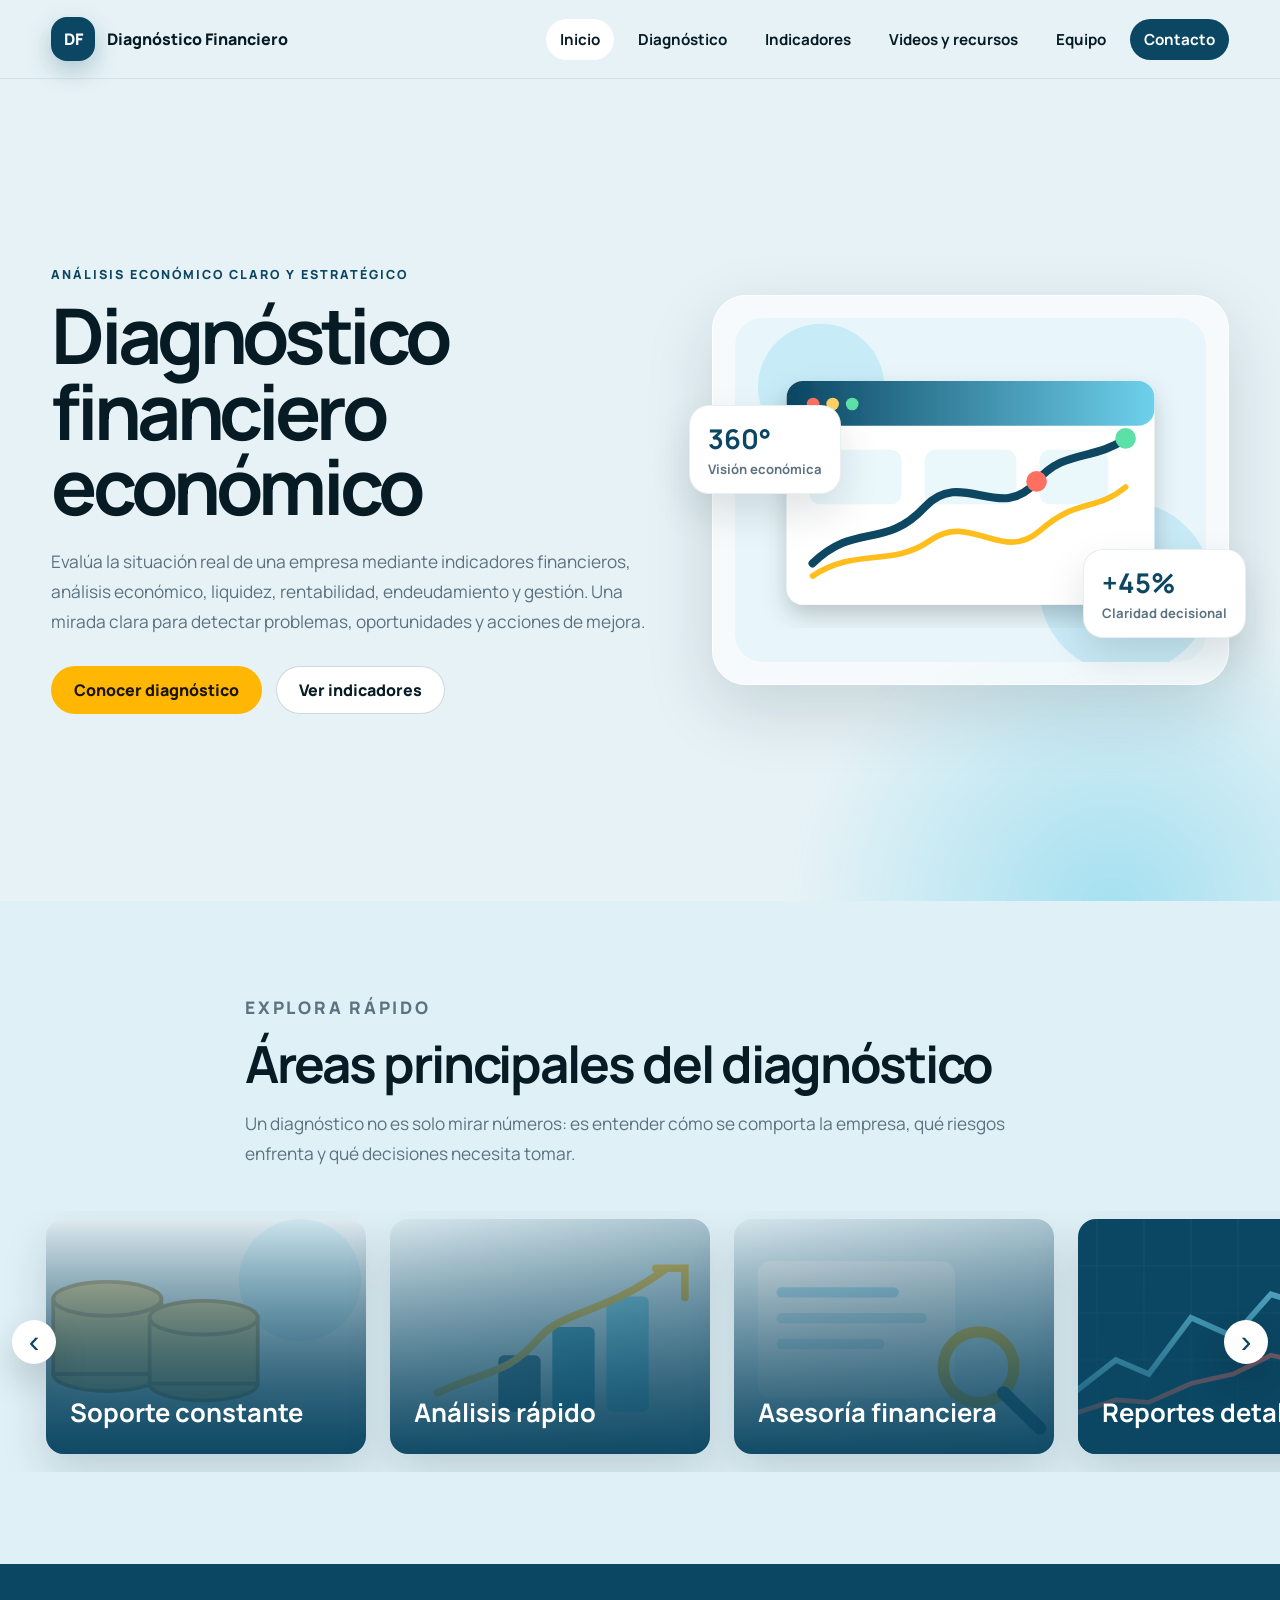
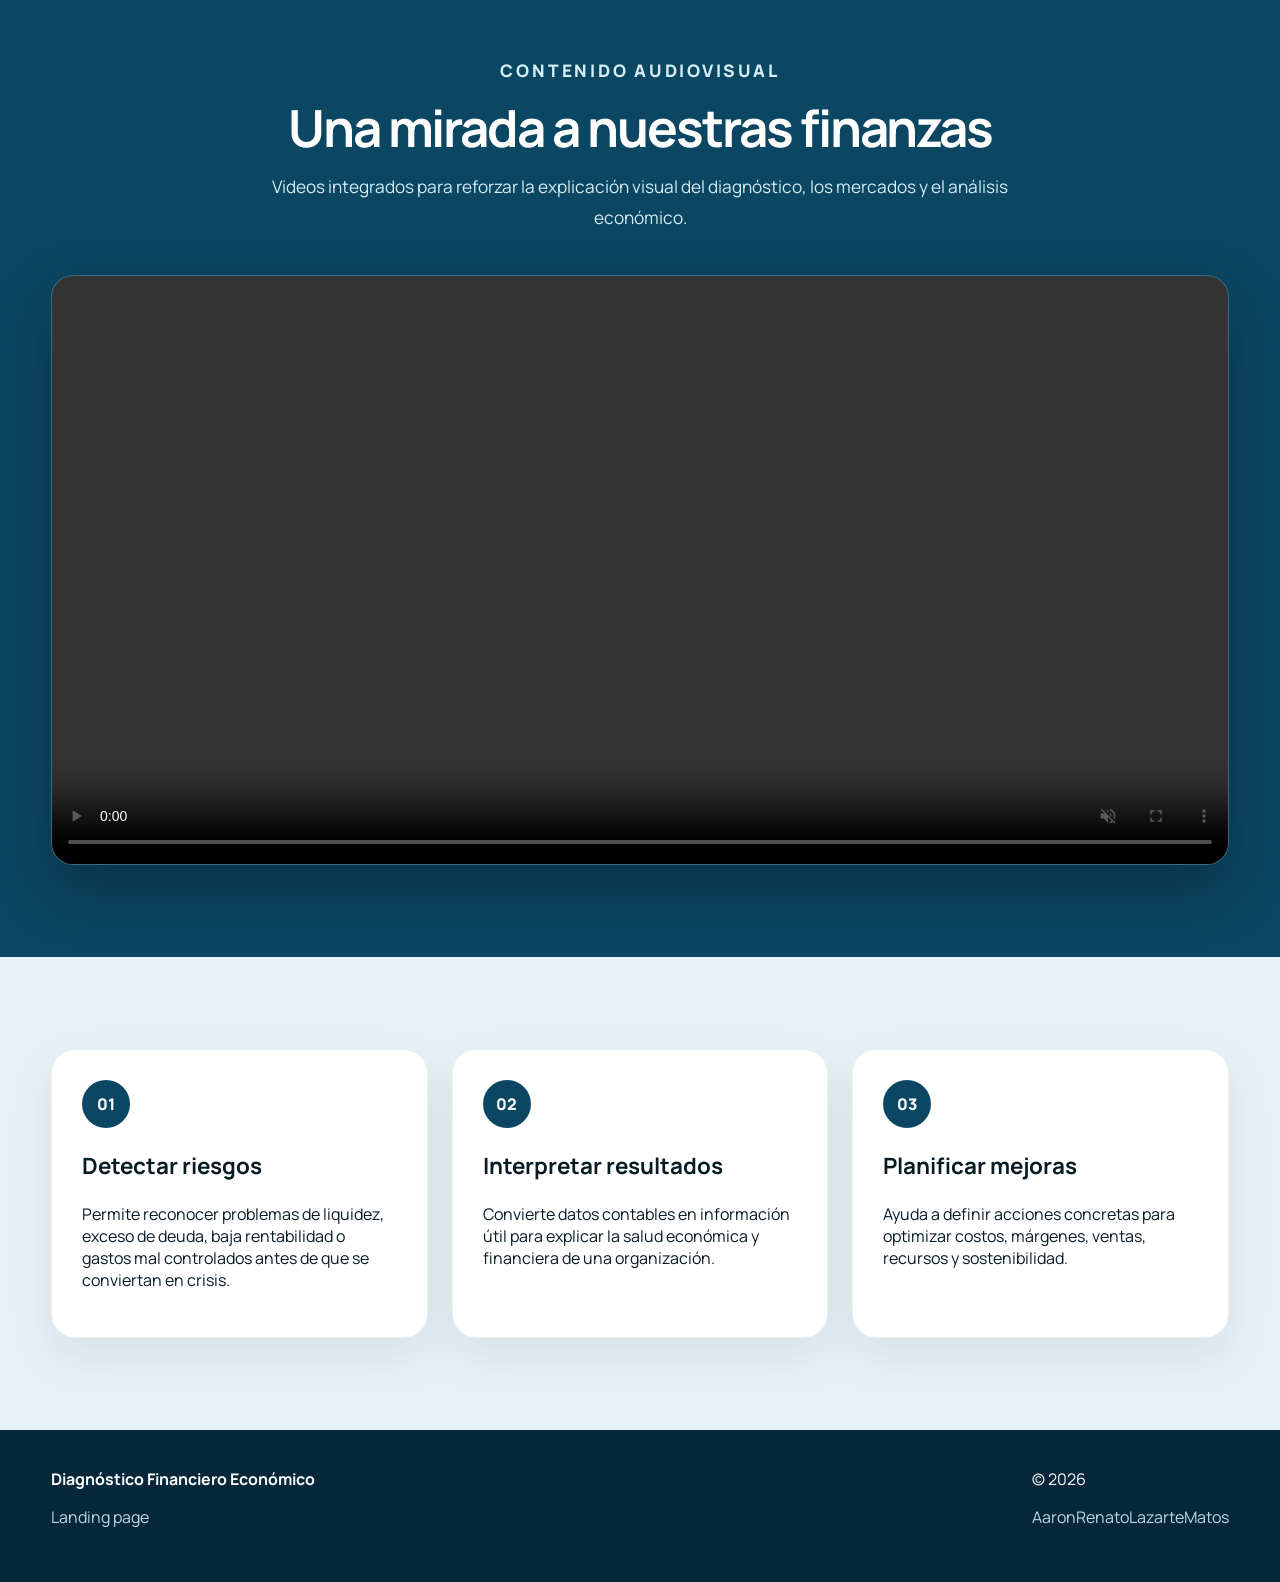
==== index.html @ 976401bb "first commit" ====
<!DOCTYPE html>
<html lang="es">

<head>
  <meta charset="UTF-8">
  <meta name="viewport" content="width=device-width, initial-scale=1.0">
  <meta name="description" content="Landing page informativa sobre diagnóstico financiero económico.">
  <title>Inicio | Diagnóstico Financiero Económico</title>
  <link rel="preconnect" href="https://fonts.googleapis.com">
  <link rel="preconnect" href="https://fonts.gstatic.com" crossorigin>
  <link href="https://fonts.googleapis.com/css2?family=Manrope:wght@400;500;700;800&display=swap" rel="stylesheet">
  <link rel="stylesheet" href="styles/style.css">
</head>

<body>
  <header class="site-header">
    <nav class="navbar container">
      <a href="home.html" class="brand" aria-label="Inicio"><span class="brand-icon">DF</span><span>Diagnóstico
          Financiero</span></a>
      <button class="menu-toggle" id="menuToggle" aria-label="Abrir menú"
        aria-expanded="false"><span></span><span></span><span></span></button>
      <ul class="nav-links" id="navLinks">
        <li><a href="home.html">Inicio</a></li>
        <li><a href="diagnostico.html">Diagnóstico</a></li>
        <li><a href="indicadores.html">Indicadores</a></li>
        <li><a href="recursos.html">Videos y recursos</a></li>
        <li><a href="equipo.html">Equipo</a></li>
        <li><a href="contacto.html" class="nav-cta">Contacto</a></li>
      </ul>
    </nav>
  </header>
  <main>
    <section class="hero hero-home">
      <div class="container hero-grid">
        <div class="hero-content reveal">
          <p class="eyebrow">Análisis económico claro y estratégico</p>
          <h1>Diagnóstico financiero económico </h1>
          <p class="hero-text">Evalúa la situación real de una empresa mediante indicadores financieros, análisis
            económico, liquidez, rentabilidad, endeudamiento y gestión. Una mirada clara para detectar problemas,
            oportunidades y acciones de mejora.</p>
          <div class="hero-actions"><a href="diagnostico.html" class="btn btn-primary">Conocer diagnóstico</a><a
              href="indicadores.html" class="btn btn-secondary">Ver indicadores</a></div>
        </div>
        <div class="hero-card reveal">
          <img src="img/financial-dashboard.svg" alt="Ilustración de dashboard financiero">
          <div class="metric-card metric-one"><strong>360°</strong><span>Visión económica</span></div>
          <div class="metric-card metric-two"><strong>+45%</strong><span>Claridad decisional</span></div>
        </div>
      </div>
    </section>

    <section class="section section-soft">
      <div class="container section-heading reveal">
        <p class="eyebrow">Explora rápido</p>
        <h2>Áreas principales del diagnóstico</h2>
        <p>Un diagnóstico no es solo mirar números: es entender cómo se comporta la empresa, qué riesgos enfrenta y qué
          decisiones necesita tomar.</p>
      </div>
      <div class="carousel-wrap reveal">
        <button class="carousel-btn prev" aria-label="Anterior">‹</button>
        <div class="service-carousel" id="serviceCarousel">
          <article class="carousel-card" style="background-image:url('img/coins.svg')">
            <h3>Soporte constante</h3>
          </article>
          <article class="carousel-card" style="background-image:url('img/growth.svg')">
            <h3>Análisis rápido</h3>
          </article>
          <article class="carousel-card" style="background-image:url('img/analysis.svg')">
            <h3>Asesoría financiera</h3>
          </article>
          <article class="carousel-card" style="background-image:url('img/market.svg')">
            <h3>Reportes detallados</h3>
          </article>
          <article class="carousel-card" style="background-image:url('img/planning.svg')">
            <h3>Planificación</h3>
          </article>
        </div>
        <button class="carousel-btn next" aria-label="Siguiente">›</button>
      </div>
    </section>

    <section class="section section-dark">
      <div class="container section-heading center reveal">
        <p class="eyebrow light">Contenido audiovisual</p>
        <h2>Una mirada a nuestras finanzas</h2>
        <p>Videos integrados para reforzar la explicación visual del diagnóstico, los mercados y el análisis económico.
        </p>
      </div>
      <div class="video-grid container reveal">
        <div class="video-card">
          <video controls autoplay muted loop playsinline title="Video financiero 2">
            <source src="img/DIAGNÓSTICO EMPRESARIAL 📑 - Aspectos básicos 🏗 ECONOMÍA Pyme.publer.com.mp4" type="video/mp4">
            Tu navegador no soporta la reproducción de video.
          </video>
        </div>
      </div>
    </section>

    <section class="section container">
      <div class="info-grid">
        <article class="info-card reveal"><span class="card-number">01</span>
          <h3>Detectar riesgos</h3>
          <p>Permite reconocer problemas de liquidez, exceso de deuda, baja rentabilidad o gastos mal controlados antes
            de que se conviertan en crisis.</p>
        </article>
        <article class="info-card reveal"><span class="card-number">02</span>
          <h3>Interpretar resultados</h3>
          <p>Convierte datos contables en información útil para explicar la salud económica y financiera de una
            organización.</p>
        </article>
        <article class="info-card reveal"><span class="card-number">03</span>
          <h3>Planificar mejoras</h3>
          <p>Ayuda a definir acciones concretas para optimizar costos, márgenes, ventas, recursos y sostenibilidad.</p>
        </article>
      </div>
    </section>
  </main>
  <footer class="footer">
    <div class="container footer-grid">
      <div><strong>Diagnóstico Financiero Económico</strong>
        <p>
          Landing page
        </p>
      </div>
      <div><span>© 2026</span>
        <p>AaronRenatoLazarteMatos</p>
      </div>
    </div>
  </footer>
  <script src="js/main.js"></script>
</body>

</html>
---- styles/style.css ----
:root {
  --bg: #e6f2f6;
  --soft: #dff1f7;
  --dark: #0b4662;
  --dark-2: #07364d;
  --text: #071b24;
  --muted: #5b7280;
  --primary: #ffb703;
  --accent: #6ed1ec;
  --white: #fff;
  --shadow: 0 24px 70px rgba(7, 27, 36, 0.14);
  --radius: 24px;
}
* {
  box-sizing: border-box;
}
html {
  scroll-behavior: smooth;
}
body {
  margin: 0;
  font-family: Manrope, system-ui, sans-serif;
  background: var(--bg);
  color: var(--text);
}
a {
  color: inherit;
  text-decoration: none;
}
img {
  max-width: 100%;
  display: block;
}
.container {
  width: min(1180px, 92%);
  margin: auto;
}
.site-header {
  position: sticky;
  top: 0;
  z-index: 50;
  background: rgba(230, 242, 246, 0.88);
  backdrop-filter: blur(16px);
  border-bottom: 1px solid rgba(11, 70, 98, 0.08);
}
.navbar {
  height: 78px;
  display: flex;
  align-items: center;
  justify-content: space-between;
}
.brand {
  display: flex;
  align-items: center;
  gap: 12px;
  font-weight: 800;
}
.brand-icon {
  width: 44px;
  height: 44px;
  border-radius: 16px;
  display: grid;
  place-items: center;
  background: var(--dark);
  color: #fff;
  box-shadow: 0 10px 25px rgba(11, 70, 98, 0.25);
}
.nav-links {
  display: flex;
  align-items: center;
  gap: 10px;
  list-style: none;
  margin: 0;
  padding: 0;
}
.nav-links a {
  padding: 10px 14px;
  border-radius: 999px;
  font-weight: 700;
  font-size: 0.95rem;
}
.nav-links a:hover,
.nav-links a.active {
  background: #fff;
}
.nav-cta {
  background: var(--dark) !important;
  color: white !important;
}
.menu-toggle {
  display: none;
  background: white;
  border: 0;
  border-radius: 16px;
  width: 46px;
  height: 46px;
  box-shadow: var(--shadow);
}
.menu-toggle span {
  display: block;
  width: 22px;
  height: 2px;
  background: var(--dark);
  margin: 5px auto;
  border-radius: 5px;
}
.hero {
  position: relative;
  overflow: hidden;
}
.hero-home::before,
.page-hero::before,
.team-hero::before {
  content: "";
  position: absolute;
  inset: auto -15% -45% auto;
  width: 720px;
  height: 720px;
  background: radial-gradient(circle, var(--accent), transparent 62%);
  filter: blur(12px);
  opacity: 0.55;
}
.hero-grid {
  min-height: calc(100vh - 78px);
  display: grid;
  grid-template-columns: 1.08fr 0.92fr;
  gap: 54px;
  align-items: center;
}
.eyebrow {
  text-transform: uppercase;
  letter-spacing: 0.16em;
  color: var(--dark);
  font-weight: 800;
  font-size: 0.78rem;
  margin: 0 0 14px;
}
.eyebrow.light {
  color: #9ce4f8;
}
.hero h1,
.page-hero h1,
.team-hero h1 {
  font-size: clamp(2.6rem, 6vw, 5.6rem);
  line-height: 0.98;
  margin: 0 0 24px;
  letter-spacing: -0.06em;
}
.hero-text,
.page-hero p,
.team-hero p,
.section-heading p,
.split-content p,
.panel p {
  color: var(--muted);
  font-size: 1.08rem;
  line-height: 1.75;
}
.hero-actions {
  display: flex;
  gap: 14px;
  flex-wrap: wrap;
  margin-top: 28px;
}
.btn {
  display: inline-flex;
  align-items: center;
  justify-content: center;
  min-height: 48px;
  padding: 0 22px;
  border-radius: 999px;
  font-weight: 800;
  border: 1px solid transparent;
  cursor: pointer;
}
.btn-primary {
  background: var(--primary);
  color: #1a1400;
}
.btn-secondary {
  border-color: rgba(11, 70, 98, 0.2);
  background: white;
}
.btn-light {
  background: white;
  color: var(--dark);
}
.hero-card {
  position: relative;
  padding: 22px;
  background: rgba(255, 255, 255, 0.65);
  border: 1px solid white;
  border-radius: 34px;
  box-shadow: var(--shadow);
}
.hero-card img {
  border-radius: 26px;
}
.metric-card {
  position: absolute;
  background: white;
  border: 1px solid rgba(11, 70, 98, 0.09);
  box-shadow: 0 18px 40px rgba(7, 27, 36, 0.12);
  border-radius: 20px;
  padding: 14px 18px;
}
.metric-card strong {
  display: block;
  font-size: 1.7rem;
  color: var(--dark);
}
.metric-card span {
  font-size: 0.82rem;
  color: var(--muted);
  font-weight: 700;
}
.metric-one {
  left: -24px;
  top: 28%;
}
.metric-two {
  right: -18px;
  bottom: 12%;
}
.section {
  padding: 92px 0;
}
.section-soft {
  background: var(--soft);
}
.section-dark {
  background: var(--dark);
  color: #fff;
}
.section-dark .section-heading p,
.section-dark .split-content p {
  color: #d5edf5;
}
.section-heading {
  max-width: 790px;
  margin-bottom: 42px;
}
.section-heading.center,
.center {
  text-align: center;
  margin-left: auto;
  margin-right: auto;
}
.section-heading h2,
.split-content h2,
.panel h2,
.data-table h2 {
  font-size: clamp(2rem, 4vw, 3.4rem);
  line-height: 1.05;
  margin: 0 0 18px;
  letter-spacing: -0.04em;
}
.info-grid {
  display: grid;
  grid-template-columns: repeat(3, 1fr);
  gap: 24px;
}
.info-card,
.panel,
.team-card,
.contact-form,
.data-table {
  background: white;
  border: 1px solid rgba(11, 70, 98, 0.08);
  border-radius: var(--radius);
  padding: 30px;
  box-shadow: 0 18px 45px rgba(7, 27, 36, 0.08);
}
.info-card h3 {
  font-size: 1.4rem;
}
.card-number {
  display: grid;
  place-items: center;
  width: 48px;
  height: 48px;
  border-radius: 50%;
  background: var(--dark);
  color: white;
  font-weight: 800;
}
.split {
  display: grid;
  grid-template-columns: 1fr 1fr;
  gap: 54px;
  align-items: center;
}
.check-list {
  padding: 0;
  margin: 20px 0 0;
  list-style: none;
}
.check-list li {
  position: relative;
  margin: 12px 0;
  padding-left: 30px;
  line-height: 1.55;
}
.check-list li::before {
  content: "✓";
  position: absolute;
  left: 0;
  top: 0;
  color: var(--primary);
  font-weight: 900;
}
.indicator-list {
  background: rgba(255, 255, 255, 0.1);
  border: 1px solid rgba(255, 255, 255, 0.16);
  border-radius: var(--radius);
  padding: 30px;
}
.indicator-item {
  margin: 22px 0;
}
.indicator-item span {
  display: block;
  margin-bottom: 10px;
  font-weight: 800;
}
.bar {
  height: 12px;
  background: rgba(255, 255, 255, 0.22);
  border-radius: 999px;
  overflow: hidden;
}
.bar i {
  display: block;
  height: 100%;
  background: linear-gradient(90deg, var(--primary), var(--accent));
  border-radius: inherit;
}
.carousel-wrap {
  position: relative;
  width: min(1500px, 100%);
  margin: auto;
}
.service-carousel {
  display: flex;
  gap: 24px;
  overflow-x: auto;
  scroll-snap-type: x mandatory;
  padding: 8px 46px 18px;
  scrollbar-width: none;
}
.service-carousel::-webkit-scrollbar {
  display: none;
}
.carousel-card {
  scroll-snap-align: center;
  min-width: 320px;
  height: 235px;
  border-radius: 18px;
  background-size: cover;
  background-position: center;
  position: relative;
  overflow: hidden;
  box-shadow: 0 20px 45px rgba(7, 27, 36, 0.15);
  display: flex;
  align-items: flex-end;
}
.carousel-card::before {
  content: "";
  position: absolute;
  inset: 0;
  background: linear-gradient(
    180deg,
    rgba(11, 70, 98, 0.08),
    rgba(11, 70, 98, 0.96)
  );
}
.carousel-card h3 {
  position: relative;
  color: white;
  font-size: 1.6rem;
  margin: 0;
  padding: 24px;
}
.carousel-btn {
  position: absolute;
  top: 50%;
  transform: translateY(-50%);
  z-index: 2;
  width: 44px;
  height: 44px;
  border: 0;
  border-radius: 50%;
  background: white;
  color: var(--dark);
  font-size: 2rem;
  box-shadow: 0 16px 35px rgba(7, 27, 36, 0.18);
  cursor: pointer;
}
.carousel-btn.prev {
  left: 12px;
}
.carousel-btn.next {
  right: 12px;
}
.video-card {
  position: relative;
  overflow: hidden;
  border-radius: 18px;
  background: #001f2e;
  min-height: 280px;
  box-shadow: 0 18px 45px rgba(0, 0, 0, 0.25);
}

.video-card iframe,
.video-card video {
  width: 100%;
  height: 100%;
  min-height: 280px;
  border: 0;
  display: block;
  object-fit: cover;
}
.page-hero {
  position: relative;
  padding: 110px 0 78px;
  background: linear-gradient(135deg, #e6f2f6, #dff1f7);
  overflow: hidden;
}
.page-hero .container {
  position: relative;
}
.page-hero h1 {
  font-size: clamp(2.4rem, 5vw, 4.8rem);
}
.tabs-layout {
  display: grid;
  grid-template-columns: 1fr 1.2fr;
  gap: 50px;
  align-items: start;
}
.circle-blur {
  width: 320px;
  height: 320px;
  border-radius: 50%;
  background: radial-gradient(circle, var(--accent), transparent 65%);
  filter: blur(20px);
  opacity: 0.7;
  margin-top: 30px;
}
.tabs {
  display: flex;
  border: 1px solid var(--dark);
  border-radius: 12px;
  padding: 8px;
  gap: 8px;
  flex-wrap: wrap;
}
.tab {
  flex: 1;
  border: 0;
  background: transparent;
  border-radius: 8px;
  padding: 12px 16px;
  font: inherit;
  font-weight: 700;
  cursor: pointer;
}
.tab.active {
  background: #000;
  color: #fff;
}
.tab-panel {
  display: none;
  padding: 28px 0;
  border-bottom: 1px dashed rgba(0, 0, 0, 0.3);
}
.tab-panel.active {
  display: block;
}
.tab-panel p {
  font-size: 1.05rem;
  line-height: 1.7;
}
.data-table {
  overflow: auto;
}
.data-table table {
  width: 100%;
  border-collapse: collapse;
  min-width: 720px;
}
.data-table th,
.data-table td {
  text-align: left;
  border-bottom: 1px solid rgba(11, 70, 98, 0.12);
  padding: 16px;
}
.data-table th {
  background: var(--dark);
  color: white;
}
.team-hero {
  position: relative;
  background: radial-gradient(circle at center, #6eb8d3 0, #0b4662 58%);
  color: white;
  padding: 90px 0 110px;
  overflow: hidden;
}
.team-hero p {
  color: #e5f6fb;
}
.mini-team {
  display: grid;
  grid-template-columns: repeat(4, 1fr);
  gap: 36px;
  margin-top: 54px;
}
.mini-team div {
  display: grid;
  place-items: center;
  gap: 7px;
}
.mini-team span {
  width: 120px;
  height: 120px;
  border-radius: 36px;
  border: 2px solid rgba(255, 255, 255, 0.8);
  display: grid;
  place-items: center;
  background: rgba(255, 255, 255, 0.16);
  font-size: 2rem;
  font-weight: 900;
}
.mini-team small {
  color: #d7edf5;
}
.team-grid {
  display: grid;
  grid-template-columns: repeat(4, 1fr);
  gap: 28px;
}
.team-card {
  min-height: 380px;
  display: flex;
  flex-direction: column;
  justify-content: flex-end;
  position: relative;
  overflow: hidden;
  background: var(--dark);
  color: white;
}
.team-card::before {
  content: "";
  position: absolute;
  inset: 0;
  background: radial-gradient(circle at top, var(--accent), transparent 55%);
  opacity: 0.55;
}
.team-card > * {
  position: relative;
}
.avatar {
  width: 120px;
  height: 120px;
  border-radius: 36px;
  display: grid;
  place-items: center;
  font-weight: 900;
  font-size: 2rem;
  margin-bottom: auto;
  color: white;
}
.avatar-1 {
  background: #ff6f61;
}
.avatar-2 {
  background: #2a9d8f;
}
.avatar-3 {
  background: #8e44ad;
}
.avatar-4 {
  background: #006d77;
}
.team-card h3 {
  font-size: 1.55rem;
  margin: 32px 0 5px;
}
.team-card p {
  font-weight: 800;
  margin: 0 0 14px;
}
.team-card span {
  color: #d7edf5;
  line-height: 1.55;
}
.benefits-card {
  display: grid;
  grid-template-columns: 1fr 1fr;
  gap: 42px;
  background: white;
  border-radius: 34px;
  padding: 42px;
  box-shadow: var(--shadow);
}
.contact-layout {
  display: grid;
  grid-template-columns: 1fr 1fr;
  gap: 32px;
}
.contact-form label {
  display: block;
  font-weight: 800;
  margin-bottom: 16px;
}
.contact-form input,
.contact-form textarea {
  width: 100%;
  border: 1px solid rgba(11, 70, 98, 0.18);
  border-radius: 14px;
  padding: 14px 16px;
  margin-top: 8px;
  font: inherit;
  background: #f7fbfd;
}
.footer {
  background: #06283a;
  color: #fff;
  padding: 38px 0;
}
.footer-grid {
  display: flex;
  justify-content: space-between;
  gap: 30px;
}
.footer p {
  color: #bcd7e2;
}
.reveal {
  opacity: 0;
  transform: translateY(24px);
  transition: 0.7s ease;
}
.reveal.visible {
  opacity: 1;
  transform: none;
}
@media (max-width: 900px) {
  .menu-toggle {
    display: block;
  }
  .nav-links {
    position: absolute;
    top: 78px;
    left: 4%;
    right: 4%;
    display: none;
    flex-direction: column;
    align-items: stretch;
    background: white;
    padding: 18px;
    border-radius: 24px;
    box-shadow: var(--shadow);
  }
  .nav-links.show {
    display: flex;
  }
  .hero-grid,
  .split,
  .tabs-layout,
  .benefits-card,
  .contact-layout {
    grid-template-columns: 1fr;
  }
  .hero-grid {
    padding: 58px 0;
  }
  .metric-card {
    position: static;
    margin-top: 12px;
  }
  .info-grid,
  .video-grid,
  .team-grid,
  .mini-team {
    grid-template-columns: 1fr;
  }
  .team-grid {
    gap: 18px;
  }
  .mini-team span {
    width: 96px;
    height: 96px;
  }
  .footer-grid {
    flex-direction: column;
  }
  .section {
    padding: 68px 0;
  }
  .carousel-card {
    min-width: 260px;
    height: 210px;
  }
}
@media (min-width: 901px) and (max-width: 1180px) {
  .team-grid {
    grid-template-columns: repeat(2, 1fr);
  }
  .info-grid {
    grid-template-columns: repeat(3, 1fr);
  }
}
.video-grid-4 {
  display: grid;
  grid-template-columns: repeat(2, minmax(0, 1fr));
  gap: 32px;
  margin-top: 48px;
}

.video-card {
  background: rgba(255, 255, 255, 0.08);
  border: 1px solid rgba(255, 255, 255, 0.14);
  border-radius: 22px;
  overflow: hidden;
  box-shadow: 0 24px 60px rgba(0, 0, 0, 0.28);
  backdrop-filter: blur(12px);
  transition: transform 0.3s ease, box-shadow 0.3s ease;
}

.video-card:hover {
  transform: translateY(-8px);
  box-shadow: 0 30px 75px rgba(0, 0, 0, 0.38);
}

.video-frame {
  position: relative;
  width: 100%;
  aspect-ratio: 16 / 9;
  background: #001f2e;
  overflow: hidden;
}

.video-frame iframe,
.video-frame video {
  width: 100%;
  height: 100%;
  border: 0;
  display: block;
  object-fit: cover;
}

.video-info {
  padding: 22px 24px 26px;
}

.video-info h3 {
  color: #ffffff;
  font-size: 1.25rem;
  margin-bottom: 10px;
}

.video-info p {
  color: rgba(255, 255, 255, 0.78);
  line-height: 1.6;
  margin: 0;
}

@media (max-width: 900px) {
  .video-grid-4 {
    grid-template-columns: 1fr;
    gap: 24px;
  }
}

@media (max-width: 520px) {
  .video-grid-4 {
    margin-top: 32px;
  }

  .video-info {
    padding: 18px;
  }

  .video-info h3 {
    font-size: 1.1rem;
  }
}
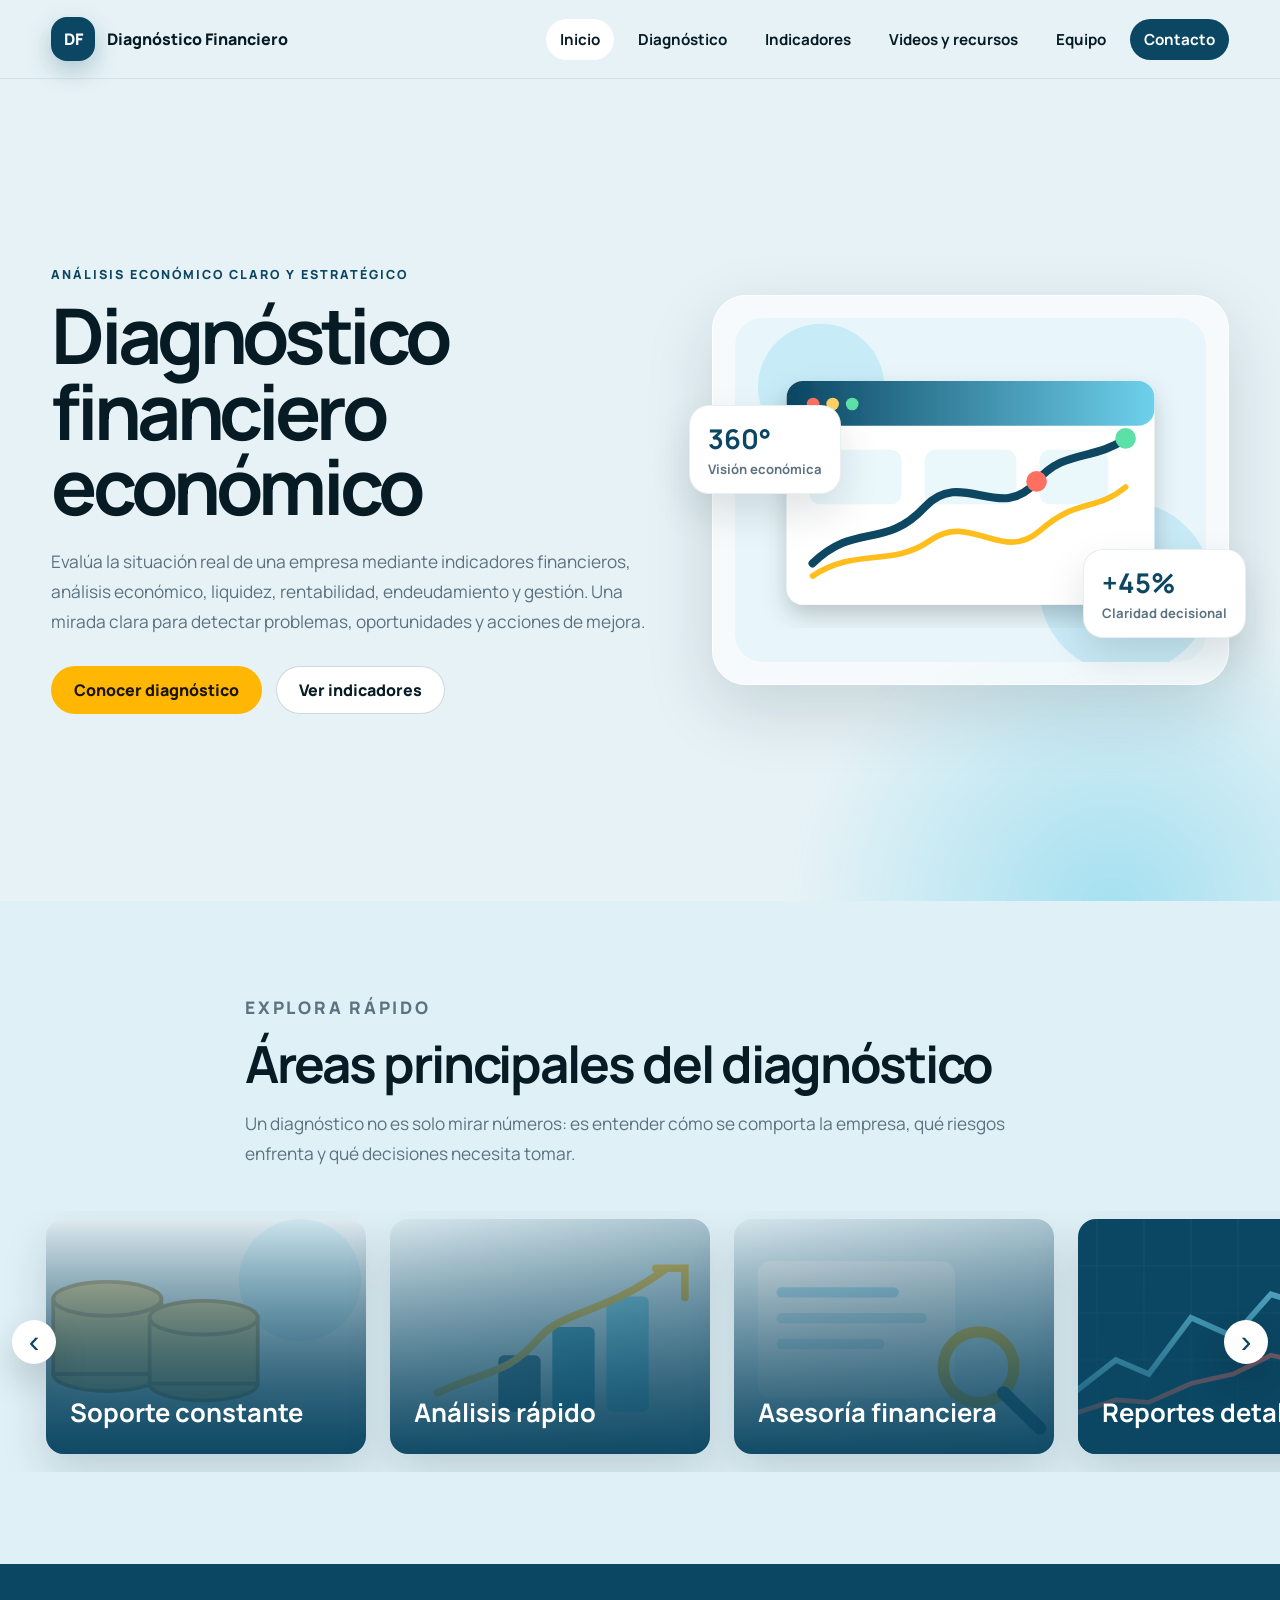
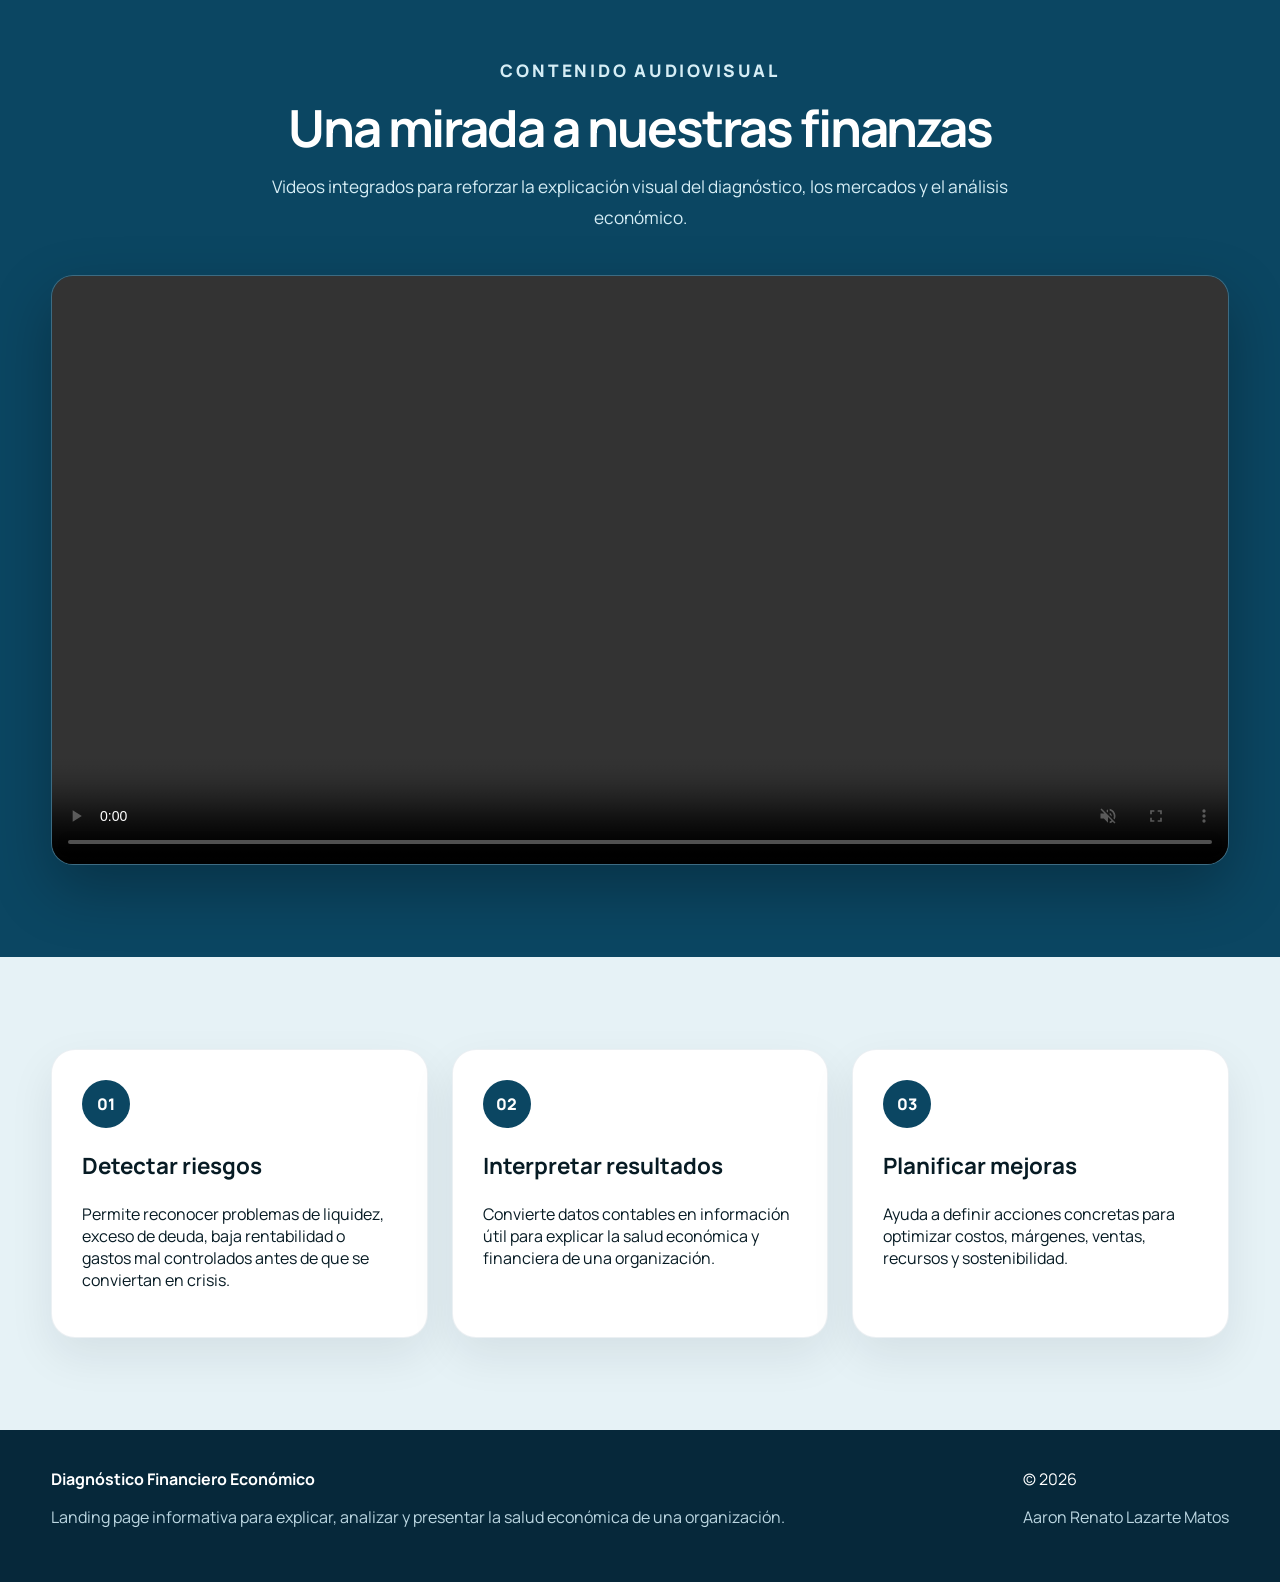
==== commit 64b08bdf: "Cambias Hechos" ====
--- a/index.html
+++ b/index.html
@@ -15,12 +15,12 @@
 <body>
   <header class="site-header">
     <nav class="navbar container">
-      <a href="home.html" class="brand" aria-label="Inicio"><span class="brand-icon">DF</span><span>Diagnóstico
+      <a href="index.html" class="brand" aria-label="Inicio"><span class="brand-icon">DF</span><span>Diagnóstico
           Financiero</span></a>
       <button class="menu-toggle" id="menuToggle" aria-label="Abrir menú"
         aria-expanded="false"><span></span><span></span><span></span></button>
       <ul class="nav-links" id="navLinks">
-        <li><a href="home.html">Inicio</a></li>
+        <li><a href="index.html">Inicio</a></li>
         <li><a href="diagnostico.html">Diagnóstico</a></li>
         <li><a href="indicadores.html">Indicadores</a></li>
         <li><a href="recursos.html">Videos y recursos</a></li>
@@ -119,11 +119,11 @@
     <div class="container footer-grid">
       <div><strong>Diagnóstico Financiero Económico</strong>
         <p>
-          Landing page
+         Landing page informativa para explicar, analizar y presentar la salud económica de una organización.
         </p>
       </div>
       <div><span>© 2026</span>
-        <p>AaronRenatoLazarteMatos</p>
+        <p>Aaron Renato Lazarte Matos</p>
       </div>
     </div>
   </footer>
--- a/styles/style.css
+++ b/styles/style.css
@@ -511,8 +511,8 @@
 }
 .mini-team {
   display: grid;
-  grid-template-columns: repeat(4, 1fr);
-  gap: 36px;
+  grid-template-columns: repeat(5, 1fr);
+  gap: 28px;
   margin-top: 54px;
 }
 .mini-team div {
@@ -710,6 +710,17 @@
   .info-grid {
     grid-template-columns: repeat(3, 1fr);
   }
+  @media (max-width: 900px) {
+  .mini-team {
+    grid-template-columns: repeat(2, 1fr);
+  }
+}
+
+@media (max-width: 520px) {
+  .mini-team {
+    grid-template-columns: 1fr;
+  }
+}
 }
 .video-grid-4 {
   display: grid;
@@ -785,4 +796,71 @@
   .video-info h3 {
     font-size: 1.1rem;
   }
+}
+.member-card {
+  display: grid;
+  place-items: center;
+  gap: 10px;
+  text-align: center;
+}
+
+.member-card img {
+  width: 130px;
+  height: 130px;
+  object-fit: cover;
+  object-position: center;
+  border-radius: 36px;
+  border: 2px solid rgba(255, 255, 255, 0.85);
+  background: rgba(255, 255, 255, 0.16);
+  box-shadow: 0 16px 35px rgba(0, 0, 0, 0.18);
+}
+
+.member-card strong {
+  max-width: 190px;
+  line-height: 1.3;
+}
+
+.member-card small {
+  color: #d7edf5;
+}.contact-layout-fixed {
+  align-items: stretch;
+}
+
+.contact-info-box,
+.contact-form-box {
+  min-height: 520px;
+}
+
+.contact-form-box {
+  display: flex;
+  flex-direction: column;
+  justify-content: center;
+}
+
+.contact-form-box h2 {
+  margin-top: 0;
+  margin-bottom: 24px;
+  font-size: 2rem;
+}
+
+.contact-form-box label {
+  width: 100%;
+}
+
+.contact-form-box input,
+.contact-form-box textarea {
+  width: 100%;
+  resize: none;
+}
+
+.contact-btn {
+  width: 100%;
+  margin-top: 10px;
+}
+
+@media (max-width: 900px) {
+  .contact-info-box,
+  .contact-form-box {
+    min-height: auto;
+  }
 }
